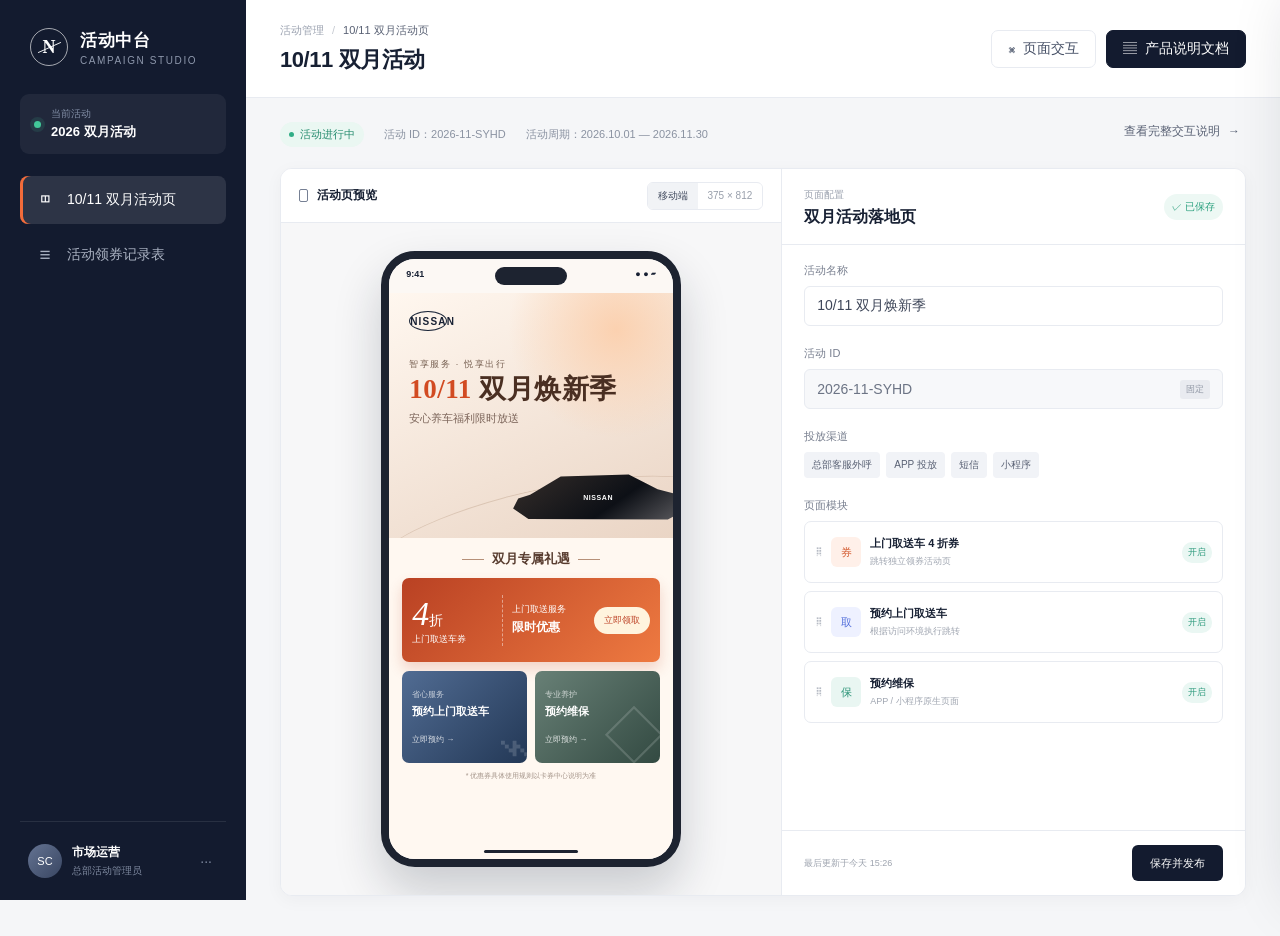
==== double-month-campaign/index.html @ 58f2232c "Add 10/11 double-month campaign prototype" ====
<!doctype html>
<html lang="zh-CN">
<head>
  <meta charset="UTF-8" />
  <meta name="viewport" content="width=device-width, initial-scale=1.0" />
  <meta name="description" content="东风日产 10/11 双月活动运营后台原型" />
  <title>10/11 双月活动 · 运营工作台</title>
  <link rel="stylesheet" href="./style.css" />
</head>
<body>
  <div class="app-shell">
    <aside class="sidebar">
      <div class="brand">
        <div class="brand-mark">N</div>
        <div class="brand-copy">
          <strong>活动中台</strong>
          <span>Campaign Studio</span>
        </div>
      </div>

      <div class="campaign-chip">
        <span class="status-dot"></span>
        <div><small>当前活动</small><strong>2026 双月活动</strong></div>
      </div>

      <nav class="main-nav" aria-label="主菜单">
        <button class="nav-item active" data-page="campaign">
          <span class="nav-icon">◫</span>
          <span>10/11 双月活动页</span>
        </button>
        <button class="nav-item" data-page="records">
          <span class="nav-icon">≡</span>
          <span>活动领券记录表</span>
        </button>
      </nav>

      <div class="sidebar-footer">
        <div class="avatar">SC</div>
        <div><strong>市场运营</strong><span>总部活动管理员</span></div>
        <button aria-label="更多">···</button>
      </div>
    </aside>

    <main class="main-content">
      <header class="topbar">
        <div>
          <div class="breadcrumb"><span>活动管理</span><b>/</b><strong id="breadcrumbTitle">10/11 双月活动页</strong></div>
          <h1 id="pageTitle">10/11 双月活动</h1>
        </div>
        <div class="top-actions" id="topActions">
          <button class="ghost-button" id="interactionButton"><span>⌘</span> 页面交互</button>
          <button class="primary-button" id="documentButton"><span>▤</span> 产品说明文档</button>
        </div>
      </header>

      <section id="campaignPage" class="page active-page">
        <div class="page-meta">
          <div class="meta-left"><span class="live-tag"><i></i> 活动进行中</span><span>活动 ID：2026-11-SYHD</span><span>活动周期：2026.10.01 — 2026.11.30</span></div>
          <button class="text-button" id="previewInteraction">查看完整交互说明 <span>→</span></button>
        </div>

        <div class="campaign-workspace">
          <section class="event-preview">
            <div class="phone-toolbar">
              <div><span class="device-dot"></span><strong>活动页预览</strong></div>
              <div class="viewport-switch"><button class="active">移动端</button><button>375 × 812</button></div>
            </div>
            <div class="phone-stage">
              <div class="phone-frame">
                <div class="phone-status"><span>9:41</span><span>● ● ▰</span></div>
                <div class="mobile-page">
                  <div class="mobile-hero">
                    <div class="mobile-brand">NISSAN</div>
                    <p>智享服务 · 悦享出行</p>
                    <h2><em>10/11</em> 双月焕新季</h2>
                    <div class="hero-subtitle">安心养车福利限时放送</div>
                    <div class="road-line"></div>
                    <div class="car-silhouette">NISSAN</div>
                  </div>
                  <div class="benefit-section">
                    <div class="section-title"><span></span><strong>双月专属礼遇</strong><span></span></div>
                    <button class="coupon-card" id="couponEntry">
                      <div class="coupon-value"><b>4</b><span>折</span><small>上门取送车券</small></div>
                      <div class="coupon-rule">上门取送服务<br><strong>限时优惠</strong></div>
                      <div class="coupon-action">立即领取</div>
                    </button>
                    <div class="service-grid">
                      <button class="service-card pickup" id="pickupEntry"><span class="service-illustration">⌁</span><small>省心服务</small><strong>预约上门取送车</strong><em>立即预约 →</em></button>
                      <button class="service-card maintenance" id="maintenanceEntry"><span class="service-illustration">◇</span><small>专业养护</small><strong>预约维保</strong><em>立即预约 →</em></button>
                    </div>
                    <p class="fine-print">* 优惠券具体使用规则以卡券中心说明为准</p>
                  </div>
                </div>
                <div class="phone-home"></div>
              </div>
            </div>
          </section>

          <aside class="config-panel">
            <div class="panel-heading"><div><span>页面配置</span><h3>双月活动落地页</h3></div><span class="saved-indicator">✓ 已保存</span></div>
            <div class="config-list">
              <div class="config-group"><label>活动名称</label><div class="input-like">10/11 双月焕新季</div></div>
              <div class="config-group"><label>活动 ID</label><div class="input-like disabled">2026-11-SYHD <span>固定</span></div></div>
              <div class="config-group"><label>投放渠道</label><div class="tag-list"><span>总部客服外呼</span><span>APP 投放</span><span>短信</span><span>小程序</span></div></div>
              <div class="config-group"><label>页面模块</label>
                <div class="module-row"><span class="drag">⠿</span><span class="module-icon orange">券</span><div><strong>上门取送车 4 折券</strong><small>跳转独立领券活动页</small></div><i>开启</i></div>
                <div class="module-row"><span class="drag">⠿</span><span class="module-icon blue">取</span><div><strong>预约上门取送车</strong><small>根据访问环境执行跳转</small></div><i>开启</i></div>
                <div class="module-row"><span class="drag">⠿</span><span class="module-icon green">保</span><div><strong>预约维保</strong><small>APP / 小程序原生页面</small></div><i>开启</i></div>
              </div>
            </div>
            <div class="config-footer"><span>最后更新于今天 15:26</span><button id="publishDemo">保存并发布</button></div>
          </aside>
        </div>
      </section>

      <section id="recordsPage" class="page">
        <div class="record-toolbar">
          <div><h2>活动数据概览</h2><p>数据每 10 分钟更新 · 最近更新：今天 15:30</p></div>
          <div class="toolbar-actions"><button class="outline-button">◷ 2026.10.01 — 11.30</button><button class="outline-button" id="exportButton">⇩ 导出数据</button></div>
        </div>

        <div class="stats-grid">
          <article class="stat-card featured"><div class="stat-label"><span>页面浏览数</span><b>PV</b></div><strong>24,862</strong><div class="trend"><i>↑ 18.6%</i><span>较上一周期</span></div></article>
          <article class="stat-card"><div class="stat-label"><span>页面浏览人数</span><b>UV</b></div><strong>18,420</strong><div class="trend"><i>↑ 12.4%</i><span>较上一周期</span></div></article>
          <article class="stat-card"><div class="stat-label"><span>活动引流领券数</span><b>券</b></div><strong>6,284</strong><div class="trend"><i>25.3%</i><span>浏览转化率</span></div></article>
          <article class="stat-card"><div class="stat-label"><span>取送车提交预约数</span><b>取</b></div><strong>1,926</strong><div class="trend"><i>30.7%</i><span>领券转化率</span></div></article>
          <article class="stat-card"><div class="stat-label"><span>维保预约数</span><b>保</b></div><strong>2,315</strong><div class="trend"><i>↑ 8.2%</i><span>较上一周期</span></div></article>
        </div>

        <div class="channel-panel">
          <div class="section-heading"><div><h3>页面浏览数 · 渠道分布</h3><p>各投放渠道带来的页面访问量</p></div><span>总计 24,862 次</span></div>
          <div class="channel-bars">
            <div class="channel-item"><div><span><i class="channel-color c1"></i>总部客服外呼</span><strong>8,704 <small>35%</small></strong></div><div class="bar"><i style="width:35%"></i></div></div>
            <div class="channel-item"><div><span><i class="channel-color c2"></i>APP 投放</span><strong>7,956 <small>32%</small></strong></div><div class="bar"><i style="width:32%"></i></div></div>
            <div class="channel-item"><div><span><i class="channel-color c3"></i>短信</span><strong>5,221 <small>21%</small></strong></div><div class="bar"><i style="width:21%"></i></div></div>
            <div class="channel-item"><div><span><i class="channel-color c4"></i>小程序</span><strong>2,981 <small>12%</small></strong></div><div class="bar"><i style="width:12%"></i></div></div>
          </div>
        </div>

        <div class="records-panel">
          <div class="section-heading records-heading"><div><h3>领券明细</h3><p>共 6,284 条活动领券记录</p></div><div class="record-filters"><button class="filter-button">全部状态⌄</button><label class="search-box">⌕<input id="recordSearch" placeholder="搜索 oneID / 卡券 ID" /></label></div></div>
          <div class="table-wrap">
            <table>
              <thead><tr><th>活动 ID</th><th>oneID</th><th>卡券 ID</th><th>参与活动时间</th><th>领取卡券时间</th><th>核销时间</th><th>状态</th></tr></thead>
              <tbody id="recordTableBody"></tbody>
            </table>
          </div>
          <div class="pagination"><span>共 6,284 条</span><div><button disabled>‹</button><button class="active">1</button><button>2</button><button>3</button><span>···</span><button>629</button><button>›</button></div></div>
        </div>
      </section>

      <section id="interactionPage" class="page">
        <div class="interaction-intro"><button class="back-link" id="backToCampaign">← 返回活动页</button><div><span class="eyebrow">INTERACTION SPEC</span><h2>页面交互说明</h2><p>选择访问环境并点击下方交互节点，右侧将呈现用户实际看到的页面或提示。</p></div></div>
        <div class="interaction-layout">
          <section class="flow-panel">
            <div class="environment-picker"><span>模拟访问环境</span><div><button data-env="app" class="active">东风日产 APP</button><button data-env="mini">微信小程序</button><button data-env="web">其他环境</button></div></div>
            <div class="flow-title"><span>活动页面</span><i></i><span>目标页面</span></div>
            <div class="flow-list">
              <button class="flow-card active" data-flow="coupon"><span class="flow-index orange">01</span><div><strong>领取上门取送车 4 折券</strong><p>跳转至独立领券活动页，领取后进入卡券中心</p></div><em>→</em></button>
              <button class="flow-card" data-flow="pickup"><span class="flow-index blue">02</span><div><strong>预约上门取送车</strong><p id="pickupFlowDesc">APP 内跳转上门取送车预约页面</p></div><em>→</em></button>
              <button class="flow-card" data-flow="maintenance"><span class="flow-index green">03</span><div><strong>预约维保</strong><p id="maintenanceFlowDesc">APP 内跳转预约维保页面</p></div><em>→</em></button>
            </div>
            <div class="logic-note"><span>i</span><p><strong>环境判断规则</strong>页面载入时通过 UA 与 JS Bridge 判断访问环境；按钮点击埋点成功后，再执行原生路由或展示引导弹窗。</p></div>
          </section>
          <section class="result-panel">
            <div class="result-header"><div><span class="status-dot"></span><strong id="resultTitle">4 折券独立领券页</strong></div><span id="resultEnv">东风日产 APP</span></div>
            <div class="result-stage">
              <div class="result-phone">
                <div class="phone-status dark"><span>9:41</span><span>● ● ▰</span></div>
                <div id="resultContent" class="result-content"></div>
                <div class="phone-home dark-home"></div>
              </div>
            </div>
            <div class="result-caption" id="resultCaption"><span>跳转方式</span><strong>H5 路由 · /coupon/pickup-40off</strong></div>
          </section>
        </div>
      </section>
    </main>
  </div>

  <div class="drawer-overlay" id="drawerOverlay"></div>
  <aside class="document-drawer" id="documentDrawer" aria-hidden="true">
    <div class="drawer-header"><div><span>PRODUCT SPEC</span><h2>10/11 双月活动产品说明</h2></div><button id="closeDrawer" aria-label="关闭">×</button></div>
    <div class="drawer-body">
      <div class="doc-meta"><span>版本 V1.0</span><span>最后更新 2026.09.18</span><span class="reviewed">✓ 已评审</span></div>
      <nav class="doc-toc"><a href="#doc-bg">项目背景</a><a href="#doc-goal">产品目标</a><a href="#doc-rule">活动规则</a><a href="#doc-data">数据口径</a><a href="#doc-event">埋点说明</a></nav>
      <article class="doc-content">
        <section id="doc-bg"><h3><span>01</span> 项目背景</h3><p>面向东风日产车主开展 10/11 双月售后服务活动，通过多渠道触达，为用户提供上门取送车与预约维保服务，提升售后预约转化。</p></section>
        <section id="doc-goal"><h3><span>02</span> 产品目标</h3><div class="goal-grid"><div><strong>提升触达</strong><p>统一承接外呼、APP、短信与小程序流量</p></div><div><strong>促进转化</strong><p>以 4 折服务券降低预约决策门槛</p></div><div><strong>完整归因</strong><p>贯通访问、领券、预约、核销数据</p></div></div></section>
        <section id="doc-rule"><h3><span>03</span> 活动规则</h3><ol><li><b>活动时间</b><p>2026 年 10 月 1 日 00:00 至 11 月 30 日 23:59。</p></li><li><b>参与用户</b><p>已完成 oneID 登录且绑定东风日产车辆的用户。</p></li><li><b>优惠内容</b><p>每位用户限领 1 张上门取送车 4 折券，券的有效期与适用门店以卡券中心为准。</p></li><li><b>预约入口</b><p>APP 内调用原生预约页，小程序内进入小程序预约页，其他环境引导下载或打开 APP。</p></li></ol></section>
        <section id="doc-data"><h3><span>04</span> 数据口径</h3><table class="doc-table"><tr><th>指标</th><th>统计口径</th></tr><tr><td>页面浏览数</td><td>活动页面曝光事件总次数（PV），按 source_channel 区分渠道</td></tr><tr><td>页面浏览人数</td><td>活动页面曝光事件按 oneID 去重（UV）</td></tr><tr><td>活动引流领券数</td><td>由本活动进入独立领券页并领取成功的卡券数</td></tr><tr><td>取送车提交预约数</td><td>来源为本活动且提交成功的上门取送车订单数</td></tr><tr><td>维保预约数</td><td>来源为本活动且提交成功的维保预约单数</td></tr></table></section>
        <section id="doc-event"><h3><span>05</span> 核心埋点</h3><div class="event-code"><code>syhd_page_view</code><span>活动页浏览</span></div><div class="event-code"><code>syhd_coupon_click</code><span>4 折券入口点击</span></div><div class="event-code"><code>syhd_pickup_submit</code><span>取送车预约提交</span></div><div class="event-code"><code>syhd_maintenance_submit</code><span>维保预约提交</span></div></section>
      </article>
    </div>
  </aside>

  <div class="modal-overlay" id="modalOverlay">
    <div class="route-modal" id="routeModal"><button class="modal-close" id="modalClose">×</button><div id="modalBody"></div></div>
  </div>
  <div class="toast" id="toast"><span>✓</span><p><strong>发布成功</strong><small>活动配置已同步至线上环境</small></p></div>

  <script src="./app.js"></script>
</body>
</html>
---- double-month-campaign/style.css ----
:root{--navy:#131b2f;--navy-2:#1b263f;--orange:#f26b3a;--orange-soft:#fff1eb;--blue:#5574ee;--green:#28a782;--text:#172033;--muted:#7c8598;--line:#e8ebf1;--bg:#f5f6f8;--white:#fff;--shadow:0 12px 32px rgba(23,32,51,.08)}
*{box-sizing:border-box}html{scroll-behavior:smooth}body{margin:0;font-family:-apple-system,BlinkMacSystemFont,"Segoe UI","PingFang SC","Microsoft YaHei",sans-serif;color:var(--text);background:var(--bg);font-size:14px}button,input{font:inherit}button{cursor:pointer}.app-shell{display:flex;min-height:100vh}.sidebar{position:fixed;inset:0 auto 0 0;width:246px;background:var(--navy);color:white;padding:28px 20px 22px;display:flex;flex-direction:column;z-index:20}.brand{display:flex;align-items:center;gap:12px;padding:0 10px 28px}.brand-mark{height:38px;width:38px;display:grid;place-items:center;border:1px solid rgba(255,255,255,.62);border-radius:50%;font:700 18px Georgia;position:relative}.brand-mark:after{content:"";position:absolute;width:25px;height:1px;background:white;transform:rotate(-24deg)}.brand-copy{display:flex;flex-direction:column;gap:3px}.brand-copy strong{font-size:17px;letter-spacing:.04em}.brand-copy span{font-size:10px;letter-spacing:.16em;color:#8e98ac;text-transform:uppercase}.campaign-chip{margin:0 0 22px;padding:13px 14px;border-radius:9px;background:rgba(255,255,255,.06);display:flex;align-items:center;gap:10px}.status-dot{display:inline-block;width:7px;height:7px;border-radius:50%;background:#42c899;box-shadow:0 0 0 4px rgba(66,200,153,.12)}.campaign-chip div{display:flex;flex-direction:column;gap:2px}.campaign-chip small{color:#818da5;font-size:10px}.campaign-chip strong{font-size:13px}.main-nav{display:flex;flex-direction:column;gap:7px}.nav-item{border:0;color:#aab2c2;background:transparent;border-radius:8px;padding:13px 15px;display:flex;align-items:center;gap:12px;text-align:left;transition:.2s}.nav-item:hover{color:white;background:rgba(255,255,255,.05)}.nav-item.active{color:white;background:rgba(255,255,255,.11);box-shadow:inset 3px 0 0 var(--orange)}.nav-icon{font-size:19px;width:20px;text-align:center}.sidebar-footer{margin-top:auto;border-top:1px solid rgba(255,255,255,.09);padding:22px 8px 0;display:flex;align-items:center;gap:10px}.avatar{width:34px;height:34px;border-radius:50%;background:linear-gradient(135deg,#647392,#394662);display:grid;place-items:center;font-size:11px}.sidebar-footer>div:nth-child(2){display:flex;flex-direction:column;flex:1}.sidebar-footer strong{font-size:12px}.sidebar-footer span{font-size:10px;color:#7e899f;margin-top:3px}.sidebar-footer button{border:0;background:none;color:#7e899f}.main-content{margin-left:246px;min-height:100vh;width:calc(100% - 246px)}.topbar{height:98px;padding:22px 34px;border-bottom:1px solid var(--line);background:rgba(255,255,255,.94);display:flex;align-items:center;justify-content:space-between;position:sticky;top:0;z-index:15;backdrop-filter:blur(14px)}.breadcrumb{font-size:11px;color:#9ba2b0;display:flex;gap:8px;align-items:center}.breadcrumb b{font-weight:400;color:#c5c9d1}.breadcrumb strong{font-weight:500;color:#596174}.topbar h1{font-size:22px;margin:7px 0 0;letter-spacing:-.02em}.top-actions{display:flex;gap:10px}.primary-button,.ghost-button,.outline-button{height:38px;border-radius:7px;padding:0 16px;border:1px solid var(--line);background:white;color:#465066;display:flex;align-items:center;gap:8px}.primary-button{background:var(--navy);color:white;border-color:var(--navy)}.primary-button:hover{background:#232e47}.ghost-button:hover,.outline-button:hover{border-color:#bfc5d0;background:#fafafa}.page{display:none;padding:24px 34px 40px}.active-page{display:block}.page-meta{height:46px;display:flex;align-items:flex-start;justify-content:space-between;color:#8a92a1;font-size:11px}.meta-left{display:flex;gap:20px;align-items:center}.live-tag{color:#268c6f;background:#eaf7f2;padding:5px 9px;border-radius:20px;display:flex;align-items:center;gap:6px}.live-tag i{width:5px;height:5px;border-radius:50%;background:#31ad86}.text-button{border:0;background:none;color:#596174;font-size:12px}.text-button span{margin-left:5px}.campaign-workspace{display:grid;grid-template-columns:minmax(470px,1.04fr) minmax(390px,.96fr);min-height:710px;background:white;border:1px solid var(--line);border-radius:12px;overflow:hidden;box-shadow:0 4px 18px rgba(23,32,51,.04)}.event-preview{border-right:1px solid var(--line);background:#f7f7f8}.phone-toolbar{height:54px;background:white;border-bottom:1px solid var(--line);display:flex;align-items:center;justify-content:space-between;padding:0 18px}.phone-toolbar>div{display:flex;align-items:center;gap:9px;font-size:12px}.device-dot{width:9px;height:13px;border:1px solid #768094;border-radius:2px}.viewport-switch{border:1px solid var(--line);border-radius:6px;overflow:hidden;gap:0!important}.viewport-switch button{border:0;background:white;color:#989fab;padding:6px 10px;font-size:10px}.viewport-switch button.active{background:#f1f3f6;color:#434c60}.phone-stage{min-height:656px;display:grid;place-items:center;padding:28px}.phone-frame{width:300px;height:616px;border:8px solid #1d2330;background:white;border-radius:34px;box-shadow:0 24px 48px rgba(21,29,46,.2);overflow:hidden;position:relative}.phone-frame:before,.result-phone:before{content:"";position:absolute;top:8px;left:50%;transform:translateX(-50%);width:72px;height:18px;border-radius:12px;background:#1d2330;z-index:5}.phone-status{height:34px;padding:10px 17px 0;display:flex;justify-content:space-between;font-size:9px;font-weight:600;background:#fcf8f4;position:relative;z-index:2}.mobile-page{height:calc(100% - 34px);overflow:hidden;background:#fff8f1}.mobile-hero{height:245px;background:radial-gradient(circle at 80% 15%,#fbd1b0 0,transparent 35%),linear-gradient(155deg,#fff7ef,#ead5c5);padding:18px 20px;position:relative;overflow:hidden}.mobile-brand{font:700 10px Arial;letter-spacing:.12em;border:1px solid #1d283b;border-radius:50%;display:grid;place-items:center;width:38px;height:20px}.mobile-hero p{font-size:9px;letter-spacing:.18em;color:#776052;margin:27px 0 4px}.mobile-hero h2{font-family:Georgia,"Songti SC";font-size:27px;line-height:1.05;margin:0;color:#4a2f22;letter-spacing:.02em}.mobile-hero h2 em{font-style:normal;color:#d24b22}.hero-subtitle{font-size:11px;margin-top:8px;color:#7d665b}.road-line{position:absolute;width:370px;height:100px;border-top:1px solid rgba(142,99,71,.22);border-radius:50%;transform:rotate(-12deg);left:-25px;top:195px}.car-silhouette{position:absolute;right:-10px;bottom:13px;width:170px;height:55px;background:linear-gradient(145deg,#372f2b,#0d1016 60%,#626165);clip-path:polygon(10% 45%,28% 12%,68% 8%,85% 35%,95% 43%,100% 75%,91% 90%,9% 89%,0 70%,3% 52%);color:white;font:bold 7px Arial;display:grid;place-items:center;letter-spacing:.08em;filter:drop-shadow(0 12px 9px rgba(0,0,0,.25))}.benefit-section{background:#fff8f1;padding:12px 13px}.section-title{display:flex;align-items:center;justify-content:center;gap:8px;color:#583c2f;font-family:Georgia,"Songti SC";font-size:13px;margin-bottom:10px}.section-title span{width:22px;height:1px;background:#b69078}.coupon-card{width:100%;height:84px;border:0;border-radius:7px;background:linear-gradient(135deg,#b94123,#ee7a41);color:white;padding:10px;display:grid;grid-template-columns:1fr 1fr 56px;align-items:center;text-align:left;box-shadow:0 7px 14px rgba(190,66,33,.2)}.coupon-value{border-right:1px dashed rgba(255,255,255,.45)}.coupon-value b{font:italic 34px Georgia}.coupon-value>span{font-size:14px}.coupon-value small{display:block;font-size:9px}.coupon-rule{font-size:9px;padding-left:9px;line-height:1.8}.coupon-rule strong{font-size:12px}.coupon-action{background:#fff4de;color:#bd4327;font-size:9px;text-align:center;padding:7px 5px;border-radius:20px}.service-grid{display:grid;grid-template-columns:1fr 1fr;gap:8px;margin-top:9px}.service-card{height:92px;border:0;border-radius:7px;color:white;text-align:left;padding:10px;position:relative;overflow:hidden}.service-card.pickup{background:linear-gradient(135deg,#516c93,#233856)}.service-card.maintenance{background:linear-gradient(135deg,#688076,#334a42)}.service-card small,.service-card strong,.service-card em{display:block;position:relative;z-index:2}.service-card small{font-size:8px;opacity:.7}.service-card strong{font-size:11px;margin-top:4px}.service-card em{font-size:8px;font-style:normal;margin-top:15px;opacity:.82}.service-illustration{position:absolute;font-size:62px;right:-5px;bottom:-15px;opacity:.16}.fine-print{font-size:7px;color:#a39388;text-align:center;margin:8px 0}.phone-home{position:absolute;bottom:6px;width:94px;height:3px;background:#1d2330;border-radius:3px;left:50%;transform:translateX(-50%);z-index:5}.config-panel{display:flex;flex-direction:column;background:white}.panel-heading{height:76px;padding:17px 22px;border-bottom:1px solid var(--line);display:flex;align-items:center;justify-content:space-between}.panel-heading span{font-size:10px;color:#9aa1ae}.panel-heading h3{font-size:16px;margin:5px 0 0}.saved-indicator{color:#2ca17f!important;background:#edf8f4;padding:6px 8px;border-radius:20px}.config-list{padding:18px 22px;overflow:auto;max-height:575px}.config-group{margin-bottom:20px}.config-group>label{font-size:11px;color:#787f8f;display:block;margin-bottom:8px}.input-like{border:1px solid var(--line);height:40px;border-radius:6px;padding:0 12px;display:flex;align-items:center;justify-content:space-between;color:#3e4659}.input-like.disabled{background:#f7f8fa;color:#6c7485}.input-like span{font-size:9px;background:#e9ebf0;color:#9198a5;padding:3px 6px;border-radius:3px}.tag-list{display:flex;gap:6px;flex-wrap:wrap}.tag-list span{background:#f1f3f7;color:#596174;font-size:10px;padding:6px 8px;border-radius:4px}.module-row{height:62px;border:1px solid var(--line);border-radius:7px;margin-bottom:8px;display:flex;align-items:center;padding:9px 10px;gap:9px}.drag{color:#b6bbc4}.module-icon{width:30px;height:30px;border-radius:6px;display:grid;place-items:center;font-size:11px}.module-icon.orange{color:#d45d33;background:#fff0e9}.module-icon.blue{color:#5772dc;background:#eef1ff}.module-icon.green{color:#279174;background:#e9f6f2}.module-row div{display:flex;flex-direction:column;gap:4px;flex:1}.module-row strong{font-size:11px}.module-row small{font-size:9px;color:#a0a6b1}.module-row i{font-style:normal;font-size:9px;color:#29987a;background:#eaf7f3;border-radius:10px;padding:4px 6px}.config-footer{margin-top:auto;height:65px;border-top:1px solid var(--line);padding:12px 22px;display:flex;align-items:center;justify-content:space-between}.config-footer span{font-size:9px;color:#9da3ae}.config-footer button{border:0;background:var(--navy);color:white;border-radius:6px;height:36px;padding:0 18px;font-size:11px}
.record-toolbar{display:flex;justify-content:space-between;align-items:center;margin-bottom:18px}.record-toolbar h2{font-size:18px;margin:0 0 5px}.record-toolbar p,.section-heading p{font-size:10px;color:#979eab;margin:0}.toolbar-actions{display:flex;gap:8px}.outline-button{height:35px;font-size:11px}.stats-grid{display:grid;grid-template-columns:repeat(5,1fr);gap:12px;margin-bottom:16px}.stat-card{background:white;border:1px solid var(--line);border-radius:10px;padding:17px 17px 15px;min-width:0}.stat-card.featured{background:linear-gradient(135deg,#18223a,#26334f);color:white;border-color:transparent}.stat-label{display:flex;align-items:center;justify-content:space-between;font-size:11px;color:#7f8796}.featured .stat-label{color:#b9c1d1}.stat-label b{font-size:8px;padding:5px;border-radius:4px;background:#f1f3f7;color:#8790a1}.featured .stat-label b{background:rgba(255,255,255,.1);color:white}.stat-card>strong{display:block;font-size:25px;margin:15px 0 12px;letter-spacing:-.03em}.trend{display:flex;gap:7px;font-size:9px;color:#a3a9b4}.trend i{font-style:normal;color:#2da282}.featured .trend i{color:#62d8ad}.channel-panel,.records-panel{background:white;border:1px solid var(--line);border-radius:10px;margin-bottom:16px}.section-heading{display:flex;justify-content:space-between;align-items:center;padding:16px 20px;border-bottom:1px solid var(--line)}.section-heading h3{font-size:14px;margin:0 0 4px}.section-heading>span{font-size:10px;color:#8f96a4}.channel-bars{display:grid;grid-template-columns:repeat(4,1fr);gap:22px;padding:18px 20px 21px}.channel-item>div:first-child{display:flex;justify-content:space-between;align-items:center;font-size:10px}.channel-item strong{font-size:12px}.channel-item small{font-weight:400;color:#9aa1ae;margin-left:4px}.channel-color{display:inline-block;width:7px;height:7px;border-radius:2px;margin-right:6px}.c1{background:#ed6b3d}.c2{background:#586fd8}.c3{background:#e9b747}.c4{background:#3aae8d}.bar{height:4px;border-radius:3px;background:#eef0f4;margin-top:10px;overflow:hidden}.bar i{display:block;height:100%;background:var(--orange);border-radius:3px}.channel-item:nth-child(2) .bar i{background:#586fd8}.channel-item:nth-child(3) .bar i{background:#e9b747}.channel-item:nth-child(4) .bar i{background:#3aae8d}.records-heading{padding:15px 20px}.record-filters{display:flex;gap:8px}.filter-button,.search-box{height:34px;border:1px solid var(--line);background:white;border-radius:6px;padding:0 11px;color:#6b7383;font-size:10px}.search-box{display:flex;align-items:center;gap:6px;width:200px}.search-box input{border:0;outline:0;width:100%;font-size:10px}.table-wrap{overflow-x:auto}table{border-collapse:collapse;width:100%}th{text-align:left;background:#fafbfc;color:#848c9b;font-size:9px;font-weight:500;padding:11px 15px;white-space:nowrap}td{padding:13px 15px;border-top:1px solid #f0f1f4;font-size:10px;color:#566074;white-space:nowrap}td:first-child{color:#353e51}.status-pill{padding:4px 7px;border-radius:10px;font-size:8px}.status-pill.used{background:#e9f7f2;color:#258d70}.status-pill.claimed{background:#fff3e7;color:#c26b27}.status-pill.pending{background:#f0f2f5;color:#818a99}.empty-row td{text-align:center;color:#9aa1ae;padding:35px}.pagination{padding:13px 18px;border-top:1px solid var(--line);display:flex;justify-content:space-between;align-items:center;color:#969daa;font-size:9px}.pagination div{display:flex;gap:5px;align-items:center}.pagination button{width:25px;height:25px;border:1px solid var(--line);background:white;border-radius:4px;font-size:9px}.pagination button.active{background:var(--navy);color:white;border-color:var(--navy)}
.interaction-intro{display:flex;gap:24px;align-items:flex-start;margin-bottom:22px}.back-link{border:0;background:white;border:1px solid var(--line);border-radius:7px;padding:9px 12px;color:#5b6475}.eyebrow{font-size:9px;color:var(--orange);letter-spacing:.14em;font-weight:700}.interaction-intro h2{font-size:22px;margin:5px 0 6px}.interaction-intro p{font-size:11px;color:#858d9c;margin:0}.interaction-layout{display:grid;grid-template-columns:minmax(500px,1fr) 410px;gap:16px}.flow-panel,.result-panel{background:white;border:1px solid var(--line);border-radius:11px;overflow:hidden}.environment-picker{height:70px;border-bottom:1px solid var(--line);display:flex;align-items:center;justify-content:space-between;padding:0 22px}.environment-picker>span{font-size:11px;font-weight:600}.environment-picker>div{display:flex;background:#f1f3f6;padding:3px;border-radius:7px}.environment-picker button{border:0;background:transparent;color:#8b93a1;border-radius:5px;padding:7px 11px;font-size:10px}.environment-picker button.active{background:white;color:#283146;box-shadow:0 2px 7px rgba(20,30,50,.09)}.flow-title{display:grid;grid-template-columns:1fr 90px 1fr;align-items:center;color:#9aa1ad;font-size:9px;text-transform:uppercase;letter-spacing:.12em;padding:22px 28px 12px}.flow-title i{height:1px;background:#dfe3e9}.flow-title span:last-child{text-align:right}.flow-list{padding:0 22px}.flow-card{width:100%;border:1px solid var(--line);border-radius:9px;background:white;display:flex;align-items:center;gap:13px;padding:14px;text-align:left;margin-bottom:10px;transition:.2s}.flow-card:hover,.flow-card.active{border-color:#aab5cf;box-shadow:0 7px 18px rgba(27,38,63,.08);transform:translateY(-1px)}.flow-index{width:34px;height:34px;border-radius:7px;display:grid;place-items:center;font:700 10px monospace}.flow-index.orange{background:#fff0e9;color:#d65c31}.flow-index.blue{background:#edf1ff;color:#5570db}.flow-index.green{background:#e9f6f2;color:#279376}.flow-card div{flex:1}.flow-card strong{font-size:11px}.flow-card p{font-size:9px;color:#9299a7;margin:5px 0 0}.flow-card em{font-style:normal;font-size:19px;color:#a1a8b4}.logic-note{margin:18px 22px 24px;background:#f6f7f9;border-radius:8px;padding:12px 14px;display:flex;gap:10px}.logic-note>span{width:17px;height:17px;border-radius:50%;background:#778399;color:white;display:grid;place-items:center;font:italic 10px Georgia}.logic-note p{font-size:9px;line-height:1.55;color:#818998;margin:0}.logic-note strong{display:block;color:#50596c;font-size:10px;margin-bottom:2px}.result-header{height:58px;border-bottom:1px solid var(--line);display:flex;align-items:center;justify-content:space-between;padding:0 18px}.result-header div{display:flex;align-items:center;gap:9px;font-size:11px}.result-header>span{font-size:9px;color:#8c94a2;background:#f1f3f6;border-radius:12px;padding:5px 8px}.result-stage{background:#eceef2;padding:22px;display:grid;place-items:center;min-height:548px}.result-phone{width:262px;height:520px;background:white;border:7px solid #202633;border-radius:29px;overflow:hidden;position:relative;box-shadow:0 17px 35px rgba(23,32,51,.22)}.phone-status.dark{background:white}.result-content{height:calc(100% - 34px);overflow:hidden;background:white}.result-caption{height:55px;padding:0 18px;display:flex;align-items:center;justify-content:space-between}.result-caption span{font-size:9px;color:#969da9}.result-caption strong{font-size:9px;color:#556076;font-family:monospace}.coupon-result{height:100%;background:linear-gradient(160deg,#6c1e16,#c34825 45%,#7f2519);color:#fff;padding:28px 15px 15px;text-align:center;position:relative}.coupon-result:before{content:"";position:absolute;inset:0;background:radial-gradient(circle at 80% 10%,rgba(255,221,170,.28),transparent 30%)}.coupon-result>*{position:relative}.coupon-result .mini-brand{font-size:8px;letter-spacing:.2em}.coupon-result h3{font:24px Georgia,"Songti SC";margin:25px 0 4px}.coupon-result h3 b{color:#ffd69c}.coupon-result>p{font-size:9px;opacity:.72}.big-coupon{margin:28px auto 16px;width:205px;height:126px;background:#fff8e9;color:#78271b;border-radius:9px;box-shadow:0 9px 20px rgba(52,12,6,.25);display:flex;align-items:center;justify-content:center;flex-direction:column}.big-coupon strong{font:italic 39px Georgia;color:#cf4929}.big-coupon strong small{font:14px sans-serif}.big-coupon span{font-size:10px;margin-top:3px}.coupon-result button{border:0;background:#f5c789;color:#713022;border-radius:20px;padding:10px 45px;font-weight:700;font-size:10px}.coupon-result .terms{font-size:7px;margin-top:13px;opacity:.55}.screen-image{width:100%;height:100%;object-fit:cover;object-position:top}.web-dialog-screen{height:100%;background:url('./assets/pickup-app.png') center top/cover no-repeat;position:relative}.web-dialog-screen:after{content:"";position:absolute;inset:0;background:rgba(19,27,47,.52)}.web-dialog{position:absolute;z-index:2;left:12px;right:12px;top:145px;background:white;border-radius:9px;overflow:hidden;text-align:center;box-shadow:0 12px 35px rgba(0,0,0,.28)}.web-dialog p{font-size:13px;line-height:1.6;padding:20px 17px;margin:0}.web-dialog div{border-top:1px solid #eee;display:grid;grid-template-columns:1fr 1fr}.web-dialog button{height:40px;border:0;background:white}.web-dialog button:last-child{border-left:1px solid #eee;color:#667590}.dark-home{background:#1d2330}.document-drawer{position:fixed;right:0;top:0;height:100vh;width:min(720px,92vw);background:white;z-index:51;transform:translateX(105%);transition:.3s ease;box-shadow:-20px 0 60px rgba(15,23,40,.16);display:flex;flex-direction:column}.document-drawer.open{transform:translateX(0)}.drawer-overlay{position:fixed;inset:0;background:rgba(18,25,40,.42);z-index:50;opacity:0;pointer-events:none;transition:.25s}.drawer-overlay.open{opacity:1;pointer-events:auto}.drawer-header{height:92px;border-bottom:1px solid var(--line);padding:18px 25px;display:flex;justify-content:space-between;align-items:center}.drawer-header span{font-size:8px;letter-spacing:.15em;color:var(--orange);font-weight:700}.drawer-header h2{font-size:19px;margin:5px 0 0}.drawer-header button,.modal-close{border:0;background:#f0f2f5;color:#667083;width:32px;height:32px;border-radius:50%;font-size:20px}.drawer-body{overflow:auto;padding:0 28px 50px}.doc-meta{display:flex;gap:12px;padding:15px 0;color:#959ca9;font-size:9px}.doc-meta .reviewed{color:#288e72}.doc-toc{position:sticky;top:0;background:white;z-index:2;border-bottom:1px solid var(--line);padding:11px 0;display:flex;gap:22px}.doc-toc a{color:#7e8695;text-decoration:none;font-size:10px}.doc-toc a:hover{color:var(--orange)}.doc-content section{padding:25px 0;border-bottom:1px solid var(--line)}.doc-content h3{font-size:14px;margin:0 0 14px;display:flex;align-items:center;gap:10px}.doc-content h3 span{font:700 9px monospace;color:var(--orange);background:var(--orange-soft);padding:5px;border-radius:4px}.doc-content p{color:#687184;font-size:11px;line-height:1.8}.goal-grid{display:grid;grid-template-columns:repeat(3,1fr);gap:9px}.goal-grid div{background:#f7f8fa;padding:13px;border-radius:7px}.goal-grid strong{font-size:11px}.goal-grid p{font-size:9px;line-height:1.5;margin:5px 0 0}.doc-content ol{padding-left:19px}.doc-content li{padding-left:5px;margin-bottom:13px;font-size:11px}.doc-content li p{margin:3px 0 0}.doc-table{border:1px solid var(--line)}.doc-table th,.doc-table td{font-size:9px;white-space:normal;line-height:1.5}.event-code{display:flex;align-items:center;border:1px solid var(--line);border-radius:6px;padding:10px 12px;margin-bottom:7px}.event-code code{font-size:10px;color:#d15c33;flex:1}.event-code span{font-size:9px;color:#858d9b}.modal-overlay{position:fixed;inset:0;background:rgba(16,23,39,.53);z-index:60;display:grid;place-items:center;opacity:0;pointer-events:none;transition:.2s}.modal-overlay.open{opacity:1;pointer-events:auto}.route-modal{width:min(460px,90vw);background:white;border-radius:13px;position:relative;overflow:hidden;box-shadow:0 25px 70px rgba(0,0,0,.25)}.modal-close{position:absolute;right:12px;top:12px;z-index:3}.modal-preview{padding:25px}.modal-preview h3{margin:0 0 8px}.modal-preview p{color:#7d8595;font-size:11px;line-height:1.6}.modal-preview img{display:block;max-height:520px;max-width:100%;margin:18px auto 0;border-radius:12px;box-shadow:0 9px 25px rgba(20,30,50,.15)}.toast{position:fixed;right:25px;bottom:25px;background:#172033;color:white;border-radius:10px;padding:13px 17px;display:flex;align-items:center;gap:11px;z-index:80;box-shadow:0 14px 35px rgba(20,30,50,.25);transform:translateY(120px);opacity:0;transition:.3s}.toast.show{transform:translateY(0);opacity:1}.toast>span{width:25px;height:25px;background:#2baa84;border-radius:50%;display:grid;place-items:center}.toast p{margin:0;display:flex;flex-direction:column}.toast strong{font-size:11px}.toast small{font-size:9px;color:#aeb7c7;margin-top:3px}
@media(max-width:1120px){.stats-grid{grid-template-columns:repeat(3,1fr)}.interaction-layout{grid-template-columns:1fr 370px}.channel-bars{grid-template-columns:repeat(2,1fr)}.campaign-workspace{grid-template-columns:1fr 420px}}@media(max-width:900px){.sidebar{width:76px;padding:25px 12px}.brand-copy,.campaign-chip div,.nav-item span:last-child,.sidebar-footer>div:nth-child(2),.sidebar-footer button{display:none}.brand{padding:0 7px 26px}.campaign-chip{justify-content:center;padding:13px}.nav-item{justify-content:center;padding:13px}.main-content{margin-left:76px;width:calc(100% - 76px)}.campaign-workspace{grid-template-columns:1fr}.config-panel{display:none}.event-preview{border-right:0}.interaction-layout{grid-template-columns:1fr}.result-panel{max-width:520px}.stats-grid{grid-template-columns:repeat(2,1fr)}}@media(max-width:650px){.sidebar{position:fixed;top:auto;bottom:0;right:0;width:100%;height:65px;flex-direction:row;padding:7px 12px;z-index:40}.brand,.campaign-chip,.sidebar-footer{display:none}.main-nav{width:100%;flex-direction:row}.nav-item{flex:1;flex-direction:column;gap:2px;padding:5px}.nav-item span:last-child{display:block;font-size:9px}.nav-item.active{box-shadow:inset 0 3px 0 var(--orange)}.main-content{margin:0 0 65px;width:100%}.topbar{height:80px;padding:17px 18px}.topbar h1{font-size:18px}.breadcrumb{display:none}.top-actions button{width:38px;padding:0;justify-content:center}.top-actions button span{display:block}.top-actions button{font-size:0}.page{padding:16px}.page-meta{height:auto;margin-bottom:14px}.meta-left span:not(:first-child){display:none}.campaign-workspace{min-height:auto}.phone-stage{padding:18px}.phone-frame{width:300px;max-width:92vw}.record-toolbar{align-items:flex-start;gap:10px}.toolbar-actions button:first-child{display:none}.stats-grid{grid-template-columns:1fr 1fr;gap:8px}.stat-card{padding:13px}.stat-card>strong{font-size:21px}.channel-bars{grid-template-columns:1fr}.records-heading{align-items:flex-start;gap:10px}.search-box{width:150px}.interaction-intro{display:block}.back-link{margin-bottom:14px}.environment-picker{height:auto;padding:15px;display:block}.environment-picker>span{display:block;margin-bottom:9px}.interaction-layout{display:block}.result-panel{margin-top:14px}.flow-title{display:none}.flow-list{padding-top:16px}.goal-grid{grid-template-columns:1fr}.document-drawer{width:100%}.doc-toc{overflow-x:auto}.meta-left{gap:6px}.page-meta .text-button{display:none}}
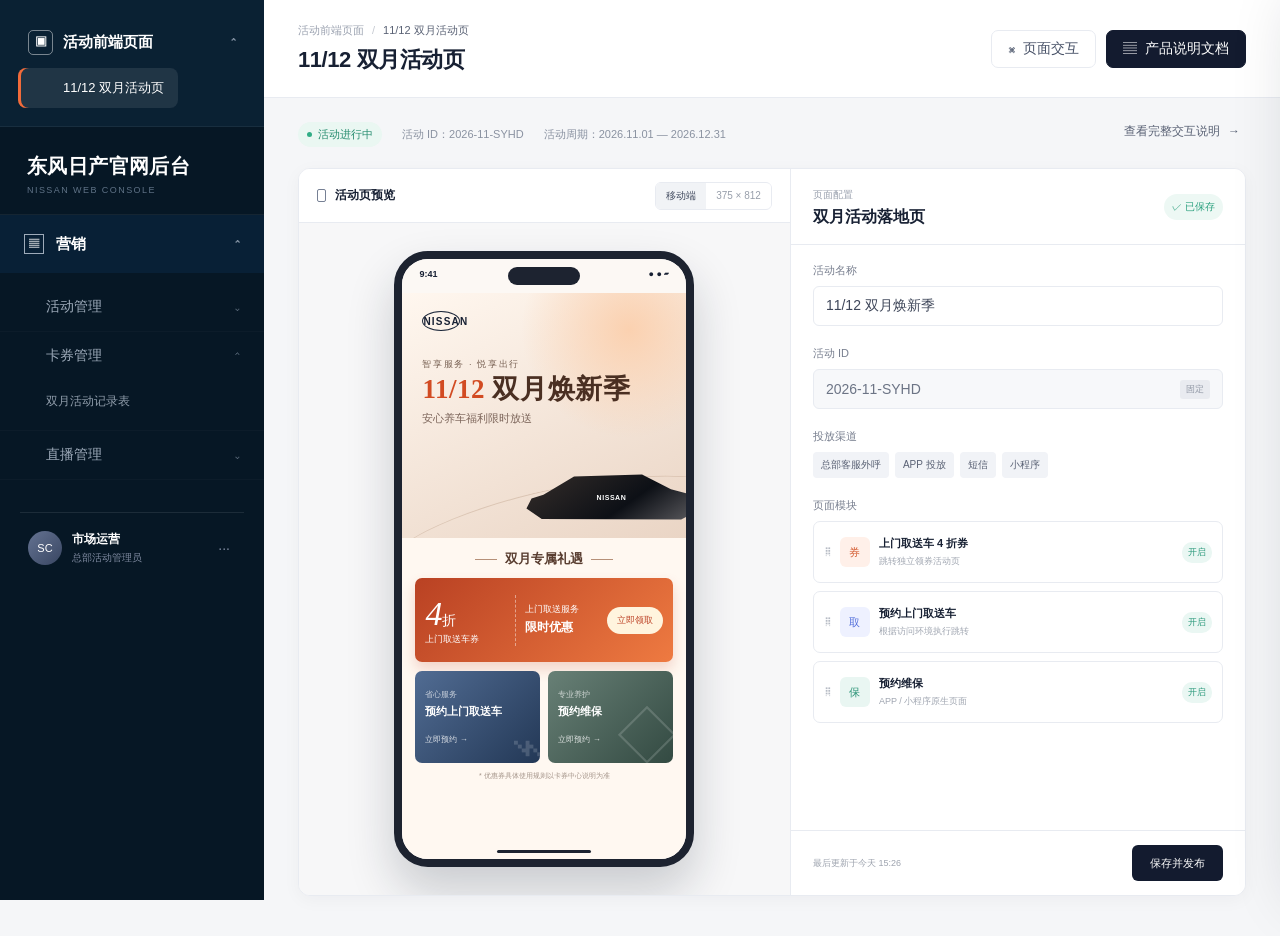
==== commit 96791f2a: "Restructure navigation for 11/12 campaign" ====
--- a/double-month-campaign/index.html
+++ b/double-month-campaign/index.html
@@ -3,35 +3,51 @@
 <head>
   <meta charset="UTF-8" />
   <meta name="viewport" content="width=device-width, initial-scale=1.0" />
-  <meta name="description" content="东风日产 10/11 双月活动运营后台原型" />
-  <title>10/11 双月活动 · 运营工作台</title>
+  <meta name="description" content="东风日产 11/12 双月活动运营后台原型" />
+  <title>11/12 双月活动 · 运营工作台</title>
   <link rel="stylesheet" href="./style.css" />
+  <style>
+    .sidebar{width:264px;padding:0 0 22px;background:#061725;overflow-y:auto}.main-content{margin-left:264px;width:calc(100% - 264px)}
+    .frontend-panel{padding:22px 18px 18px;background:#0a2133;border-bottom:1px solid rgba(255,255,255,.06)}
+    .portal-heading,.nav-group-header,.nav-subgroup-header{width:100%;border:0;background:transparent;color:#fff;display:flex;align-items:center;text-align:left}
+    .portal-heading{height:40px;padding:0 10px;font-size:15px;font-weight:650;gap:10px}.portal-heading .portal-icon{width:25px;height:25px;border:1px solid rgba(255,255,255,.45);border-radius:5px;display:grid;place-items:center;font-size:12px}.portal-heading .chevron,.nav-group-header .chevron,.nav-subgroup-header .chevron{margin-left:auto;color:#8290a2;font-size:12px}
+    .frontend-panel .nav-item{margin-top:6px;padding:11px 14px 11px 45px;color:#aeb9c6;font-size:13px}.frontend-panel .nav-item.active{background:rgba(255,255,255,.09);color:#fff;box-shadow:inset 3px 0 0 var(--orange)}
+    .backend-brand{padding:26px 27px 19px;color:white;font-size:20px;font-weight:750;letter-spacing:.02em;border-bottom:1px solid rgba(255,255,255,.06)}
+    .backend-brand small{display:block;color:#5f7286;font-size:9px;font-weight:500;letter-spacing:.16em;margin-top:5px;text-transform:uppercase}
+    .main-nav{display:block;padding:0}.nav-group-header{height:58px;padding:0 24px;background:#082036;gap:12px;font-size:15px;font-weight:650}.nav-group-header .group-icon{width:20px;height:20px;border:1px solid #9eabba;display:grid;place-items:center;font-size:10px}
+    .nav-level-two{padding:10px 0}.nav-subgroup{border-bottom:1px solid rgba(255,255,255,.025)}.nav-subgroup-header{height:48px;padding:0 24px 0 46px;color:#9eabba;font-size:14px}.nav-subgroup-header:hover{color:#fff;background:rgba(255,255,255,.03)}
+    .nav-grandchildren{padding:2px 14px 9px 34px}.nav-grandchildren .nav-item{width:100%;padding:11px 12px;font-size:12px;color:#909dab;border-radius:5px}.nav-grandchildren .nav-item.active{color:#fff;background:#132b40;box-shadow:inset 3px 0 0 var(--orange)}
+    .sidebar-footer{margin:22px 20px 0;padding-top:18px}.campaign-chip{display:none}
+    @media(max-width:900px){.sidebar{width:220px;padding:0 0 20px}.main-content{margin-left:220px;width:calc(100% - 220px)}.backend-brand{font-size:17px;padding-left:20px}.nav-group-header{padding:0 18px}.nav-subgroup-header{padding-left:38px}.frontend-panel{padding-left:10px;padding-right:10px}.nav-item span:last-child{display:block}.sidebar-footer>div:nth-child(2){display:flex}}
+    @media(max-width:650px){.sidebar{position:fixed;top:0;bottom:0;left:0;right:auto;width:72px;height:100vh;padding:0;display:flex;flex-direction:column}.main-content{margin-left:72px;margin-bottom:0;width:calc(100% - 72px)}.frontend-panel{padding:12px 8px}.portal-heading{justify-content:center;padding:0}.portal-heading>span:not(.portal-icon){display:none}.frontend-panel .nav-item{padding:10px 4px;justify-content:center}.frontend-panel .nav-item span{font-size:0}.frontend-panel .nav-item span:before{content:'11/12';font-size:9px}.backend-brand{font-size:0;padding:15px 8px;text-align:center}.backend-brand:before{content:'NISSAN';font-size:9px}.backend-brand small,.nav-group-header>span:not(.group-icon),.nav-subgroup-header,.sidebar-footer{display:none}.nav-group-header{padding:0;justify-content:center}.nav-level-two{padding:0}.nav-grandchildren{padding:5px}.nav-grandchildren .nav-item{padding:10px 3px;justify-content:center}.nav-grandchildren .nav-item span{font-size:0}.nav-grandchildren .nav-item span:before{content:'记录';font-size:9px}.topbar{padding-left:14px;padding-right:14px}}
+  </style>
 </head>
 <body>
   <div class="app-shell">
     <aside class="sidebar">
-      <div class="brand">
-        <div class="brand-mark">N</div>
-        <div class="brand-copy">
-          <strong>活动中台</strong>
-          <span>Campaign Studio</span>
-        </div>
+      <div class="frontend-panel">
+        <button class="portal-heading" type="button"><span class="portal-icon">▣</span><span>活动前端页面</span><span class="chevron">⌃</span></button>
+        <button class="nav-item active" data-page="campaign"><span>11/12 双月活动页</span></button>
       </div>
 
-      <div class="campaign-chip">
-        <span class="status-dot"></span>
-        <div><small>当前活动</small><strong>2026 双月活动</strong></div>
-      </div>
+      <div class="backend-brand">东风日产官网后台<small>Nissan Web Console</small></div>
 
       <nav class="main-nav" aria-label="主菜单">
-        <button class="nav-item active" data-page="campaign">
-          <span class="nav-icon">◫</span>
-          <span>10/11 双月活动页</span>
-        </button>
-        <button class="nav-item" data-page="records">
-          <span class="nav-icon">≡</span>
-          <span>活动领券记录表</span>
-        </button>
+        <button class="nav-group-header" type="button"><span class="group-icon">▤</span><span>营销</span><span class="chevron">⌃</span></button>
+        <div class="nav-level-two">
+          <div class="nav-subgroup">
+            <button class="nav-subgroup-header" type="button"><span>活动管理</span><span class="chevron">⌄</span></button>
+          </div>
+          <div class="nav-subgroup open">
+            <button class="nav-subgroup-header" type="button"><span>卡券管理</span><span class="chevron">⌃</span></button>
+            <div class="nav-grandchildren">
+              <button class="nav-item" data-page="records"><span>双月活动记录表</span></button>
+            </div>
+          </div>
+          <div class="nav-subgroup">
+            <button class="nav-subgroup-header" type="button"><span>直播管理</span><span class="chevron">⌄</span></button>
+          </div>
+        </div>
       </nav>
 
       <div class="sidebar-footer">
@@ -44,8 +60,8 @@
     <main class="main-content">
       <header class="topbar">
         <div>
-          <div class="breadcrumb"><span>活动管理</span><b>/</b><strong id="breadcrumbTitle">10/11 双月活动页</strong></div>
-          <h1 id="pageTitle">10/11 双月活动</h1>
+          <div class="breadcrumb"><span id="breadcrumbSection">活动前端页面</span><b>/</b><strong id="breadcrumbTitle">11/12 双月活动页</strong></div>
+          <h1 id="pageTitle">11/12 双月活动页</h1>
         </div>
         <div class="top-actions" id="topActions">
           <button class="ghost-button" id="interactionButton"><span>⌘</span> 页面交互</button>
@@ -55,7 +71,7 @@
 
       <section id="campaignPage" class="page active-page">
         <div class="page-meta">
-          <div class="meta-left"><span class="live-tag"><i></i> 活动进行中</span><span>活动 ID：2026-11-SYHD</span><span>活动周期：2026.10.01 — 2026.11.30</span></div>
+          <div class="meta-left"><span class="live-tag"><i></i> 活动进行中</span><span>活动 ID：2026-11-SYHD</span><span>活动周期：2026.11.01 — 2026.12.31</span></div>
           <button class="text-button" id="previewInteraction">查看完整交互说明 <span>→</span></button>
         </div>
 
@@ -72,7 +88,7 @@
                   <div class="mobile-hero">
                     <div class="mobile-brand">NISSAN</div>
                     <p>智享服务 · 悦享出行</p>
-                    <h2><em>10/11</em> 双月焕新季</h2>
+                    <h2><em>11/12</em> 双月焕新季</h2>
                     <div class="hero-subtitle">安心养车福利限时放送</div>
                     <div class="road-line"></div>
                     <div class="car-silhouette">NISSAN</div>
@@ -99,7 +115,7 @@
           <aside class="config-panel">
             <div class="panel-heading"><div><span>页面配置</span><h3>双月活动落地页</h3></div><span class="saved-indicator">✓ 已保存</span></div>
             <div class="config-list">
-              <div class="config-group"><label>活动名称</label><div class="input-like">10/11 双月焕新季</div></div>
+              <div class="config-group"><label>活动名称</label><div class="input-like">11/12 双月焕新季</div></div>
               <div class="config-group"><label>活动 ID</label><div class="input-like disabled">2026-11-SYHD <span>固定</span></div></div>
               <div class="config-group"><label>投放渠道</label><div class="tag-list"><span>总部客服外呼</span><span>APP 投放</span><span>短信</span><span>小程序</span></div></div>
               <div class="config-group"><label>页面模块</label>
@@ -180,14 +196,14 @@
 
   <div class="drawer-overlay" id="drawerOverlay"></div>
   <aside class="document-drawer" id="documentDrawer" aria-hidden="true">
-    <div class="drawer-header"><div><span>PRODUCT SPEC</span><h2>10/11 双月活动产品说明</h2></div><button id="closeDrawer" aria-label="关闭">×</button></div>
+    <div class="drawer-header"><div><span>PRODUCT SPEC</span><h2>11/12 双月活动产品说明</h2></div><button id="closeDrawer" aria-label="关闭">×</button></div>
     <div class="drawer-body">
-      <div class="doc-meta"><span>版本 V1.0</span><span>最后更新 2026.09.18</span><span class="reviewed">✓ 已评审</span></div>
+      <div class="doc-meta"><span>版本 V1.0</span><span>最后更新 2026.10.21 14:21:58 CST</span><span class="pending-review">◷ 待评审</span></div>
       <nav class="doc-toc"><a href="#doc-bg">项目背景</a><a href="#doc-goal">产品目标</a><a href="#doc-rule">活动规则</a><a href="#doc-data">数据口径</a><a href="#doc-event">埋点说明</a></nav>
       <article class="doc-content">
-        <section id="doc-bg"><h3><span>01</span> 项目背景</h3><p>面向东风日产车主开展 10/11 双月售后服务活动，通过多渠道触达，为用户提供上门取送车与预约维保服务，提升售后预约转化。</p></section>
+        <section id="doc-bg"><h3><span>01</span> 项目背景</h3><p>面向东风日产车主开展 11/12 双月售后服务活动，通过多渠道触达，为用户提供上门取送车与预约维保服务，提升售后预约转化。</p></section>
         <section id="doc-goal"><h3><span>02</span> 产品目标</h3><div class="goal-grid"><div><strong>提升触达</strong><p>统一承接外呼、APP、短信与小程序流量</p></div><div><strong>促进转化</strong><p>以 4 折服务券降低预约决策门槛</p></div><div><strong>完整归因</strong><p>贯通访问、领券、预约、核销数据</p></div></div></section>
-        <section id="doc-rule"><h3><span>03</span> 活动规则</h3><ol><li><b>活动时间</b><p>2026 年 10 月 1 日 00:00 至 11 月 30 日 23:59。</p></li><li><b>参与用户</b><p>已完成 oneID 登录且绑定东风日产车辆的用户。</p></li><li><b>优惠内容</b><p>每位用户限领 1 张上门取送车 4 折券，券的有效期与适用门店以卡券中心为准。</p></li><li><b>预约入口</b><p>APP 内调用原生预约页，小程序内进入小程序预约页，其他环境引导下载或打开 APP。</p></li></ol></section>
+        <section id="doc-rule"><h3><span>03</span> 活动规则</h3><ol><li><b>活动时间</b><p>2026 年 11 月 1 日至 12 月 31 日。</p></li><li><b>参与用户</b><p>已完成 oneID 登录且绑定东风日产车辆的用户。</p></li><li><b>优惠内容</b><p>每位用户限领 2 张上门取送车 4 折券（包含原活动页领取的），券的有效期与适用门店以卡券中心为准。</p></li><li><b>预约入口</b><p>APP 内调用原生预约页；小程序内进入小程序预约页；其他环境预约维保时唤起微信小程序，上门取送车仍引导用户前往 APP。</p></li></ol></section>
         <section id="doc-data"><h3><span>04</span> 数据口径</h3><table class="doc-table"><tr><th>指标</th><th>统计口径</th></tr><tr><td>页面浏览数</td><td>活动页面曝光事件总次数（PV），按 source_channel 区分渠道</td></tr><tr><td>页面浏览人数</td><td>活动页面曝光事件按 oneID 去重（UV）</td></tr><tr><td>活动引流领券数</td><td>由本活动进入独立领券页并领取成功的卡券数</td></tr><tr><td>取送车提交预约数</td><td>来源为本活动且提交成功的上门取送车订单数</td></tr><tr><td>维保预约数</td><td>来源为本活动且提交成功的维保预约单数</td></tr></table></section>
         <section id="doc-event"><h3><span>05</span> 核心埋点</h3><div class="event-code"><code>syhd_page_view</code><span>活动页浏览</span></div><div class="event-code"><code>syhd_coupon_click</code><span>4 折券入口点击</span></div><div class="event-code"><code>syhd_pickup_submit</code><span>取送车预约提交</span></div><div class="event-code"><code>syhd_maintenance_submit</code><span>维保预约提交</span></div></section>
       </article>
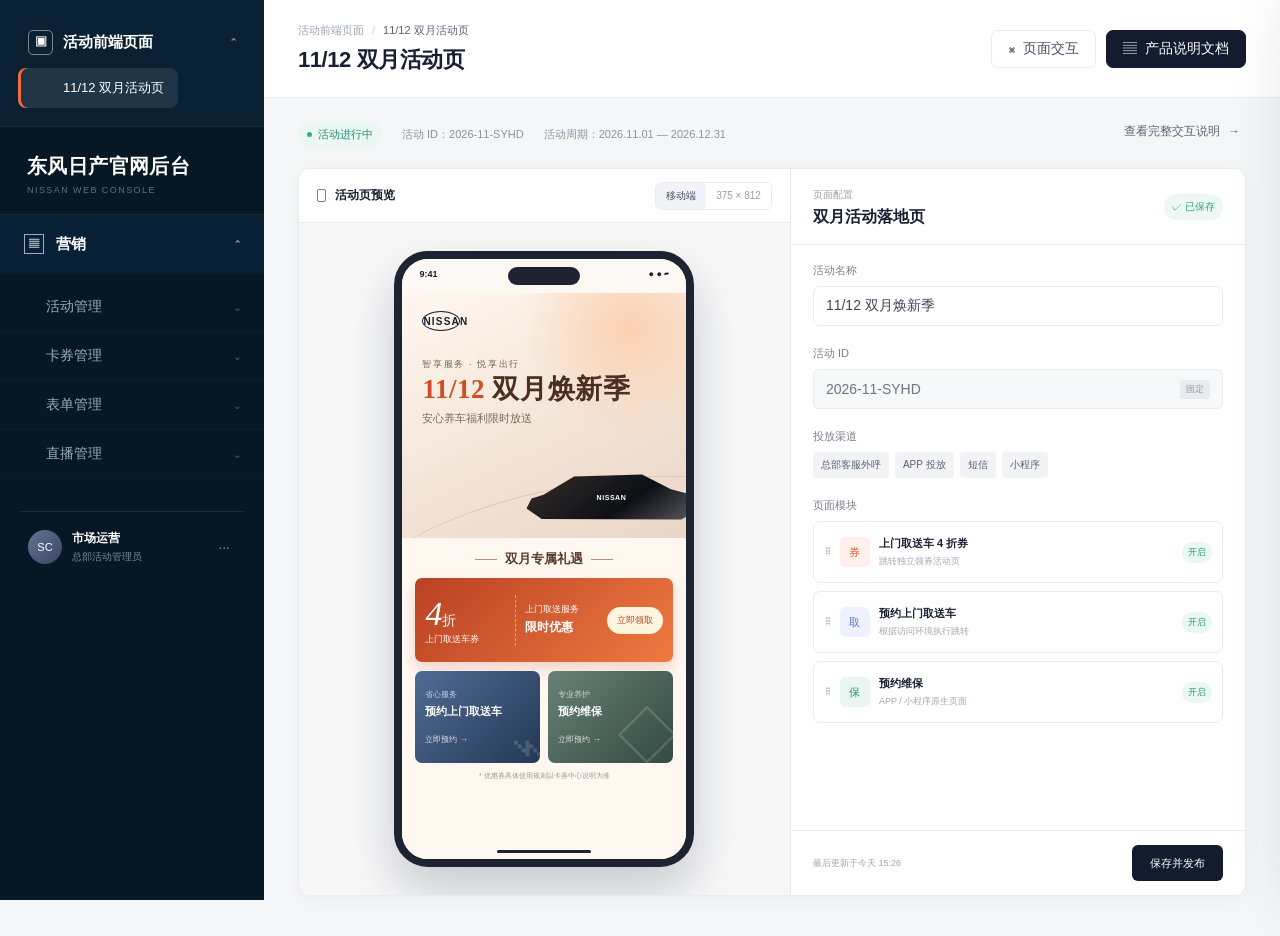
==== commit 9adf8eca: "Move campaign records under form management" ====
--- a/double-month-campaign/index.html
+++ b/double-month-campaign/index.html
@@ -16,7 +16,7 @@
     .backend-brand small{display:block;color:#5f7286;font-size:9px;font-weight:500;letter-spacing:.16em;margin-top:5px;text-transform:uppercase}
     .main-nav{display:block;padding:0}.nav-group-header{height:58px;padding:0 24px;background:#082036;gap:12px;font-size:15px;font-weight:650}.nav-group-header .group-icon{width:20px;height:20px;border:1px solid #9eabba;display:grid;place-items:center;font-size:10px}
     .nav-level-two{padding:10px 0}.nav-subgroup{border-bottom:1px solid rgba(255,255,255,.025)}.nav-subgroup-header{height:48px;padding:0 24px 0 46px;color:#9eabba;font-size:14px}.nav-subgroup-header:hover{color:#fff;background:rgba(255,255,255,.03)}
-    .nav-grandchildren{padding:2px 14px 9px 34px}.nav-grandchildren .nav-item{width:100%;padding:11px 12px;font-size:12px;color:#909dab;border-radius:5px}.nav-grandchildren .nav-item.active{color:#fff;background:#132b40;box-shadow:inset 3px 0 0 var(--orange)}
+    .nav-grandchildren{padding:2px 14px 9px 34px}.nav-subgroup:not(.open) .nav-grandchildren{display:none}.nav-grandchildren .nav-item{width:100%;padding:11px 12px;font-size:12px;color:#909dab;border-radius:5px}.nav-grandchildren .nav-item.active{color:#fff;background:#132b40;box-shadow:inset 3px 0 0 var(--orange)}
     .sidebar-footer{margin:22px 20px 0;padding-top:18px}.campaign-chip{display:none}
     @media(max-width:900px){.sidebar{width:220px;padding:0 0 20px}.main-content{margin-left:220px;width:calc(100% - 220px)}.backend-brand{font-size:17px;padding-left:20px}.nav-group-header{padding:0 18px}.nav-subgroup-header{padding-left:38px}.frontend-panel{padding-left:10px;padding-right:10px}.nav-item span:last-child{display:block}.sidebar-footer>div:nth-child(2){display:flex}}
     @media(max-width:650px){.sidebar{position:fixed;top:0;bottom:0;left:0;right:auto;width:72px;height:100vh;padding:0;display:flex;flex-direction:column}.main-content{margin-left:72px;margin-bottom:0;width:calc(100% - 72px)}.frontend-panel{padding:12px 8px}.portal-heading{justify-content:center;padding:0}.portal-heading>span:not(.portal-icon){display:none}.frontend-panel .nav-item{padding:10px 4px;justify-content:center}.frontend-panel .nav-item span{font-size:0}.frontend-panel .nav-item span:before{content:'11/12';font-size:9px}.backend-brand{font-size:0;padding:15px 8px;text-align:center}.backend-brand:before{content:'NISSAN';font-size:9px}.backend-brand small,.nav-group-header>span:not(.group-icon),.nav-subgroup-header,.sidebar-footer{display:none}.nav-group-header{padding:0;justify-content:center}.nav-level-two{padding:0}.nav-grandchildren{padding:5px}.nav-grandchildren .nav-item{padding:10px 3px;justify-content:center}.nav-grandchildren .nav-item span{font-size:0}.nav-grandchildren .nav-item span:before{content:'记录';font-size:9px}.topbar{padding-left:14px;padding-right:14px}}
@@ -38,8 +38,11 @@
           <div class="nav-subgroup">
             <button class="nav-subgroup-header" type="button"><span>活动管理</span><span class="chevron">⌄</span></button>
           </div>
-          <div class="nav-subgroup open">
-            <button class="nav-subgroup-header" type="button"><span>卡券管理</span><span class="chevron">⌃</span></button>
+          <div class="nav-subgroup">
+            <button class="nav-subgroup-header" type="button"><span>卡券管理</span><span class="chevron">⌄</span></button>
+          </div>
+          <div class="nav-subgroup">
+            <button class="nav-subgroup-header" type="button"><span>表单管理</span><span class="chevron">⌄</span></button>
             <div class="nav-grandchildren">
               <button class="nav-item" data-page="records"><span>双月活动记录表</span></button>
             </div>
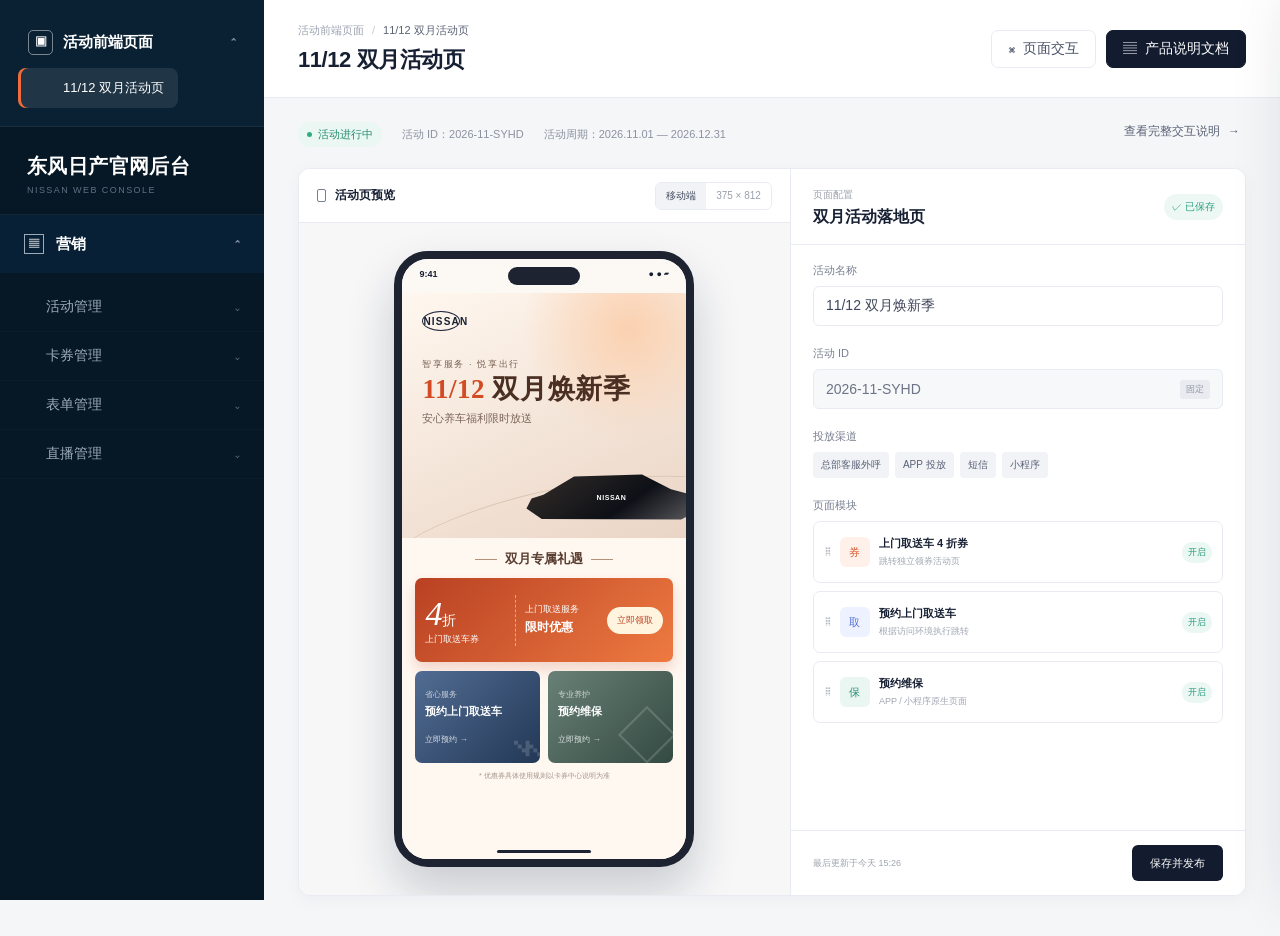
==== commit 9791bd9c: "Remove sidebar user profile block" ====
--- a/double-month-campaign/index.html
+++ b/double-month-campaign/index.html
@@ -17,7 +17,7 @@
     .main-nav{display:block;padding:0}.nav-group-header{height:58px;padding:0 24px;background:#082036;gap:12px;font-size:15px;font-weight:650}.nav-group-header .group-icon{width:20px;height:20px;border:1px solid #9eabba;display:grid;place-items:center;font-size:10px}
     .nav-level-two{padding:10px 0}.nav-subgroup{border-bottom:1px solid rgba(255,255,255,.025)}.nav-subgroup-header{height:48px;padding:0 24px 0 46px;color:#9eabba;font-size:14px}.nav-subgroup-header:hover{color:#fff;background:rgba(255,255,255,.03)}
     .nav-grandchildren{padding:2px 14px 9px 34px}.nav-subgroup:not(.open) .nav-grandchildren{display:none}.nav-grandchildren .nav-item{width:100%;padding:11px 12px;font-size:12px;color:#909dab;border-radius:5px}.nav-grandchildren .nav-item.active{color:#fff;background:#132b40;box-shadow:inset 3px 0 0 var(--orange)}
-    .sidebar-footer{margin:22px 20px 0;padding-top:18px}.campaign-chip{display:none}
+    .sidebar-footer{margin:22px 20px 0;padding-top:18px}.campaign-chip{display:none}.doc-view{display:none}.doc-view.active{display:block}
     @media(max-width:900px){.sidebar{width:220px;padding:0 0 20px}.main-content{margin-left:220px;width:calc(100% - 220px)}.backend-brand{font-size:17px;padding-left:20px}.nav-group-header{padding:0 18px}.nav-subgroup-header{padding-left:38px}.frontend-panel{padding-left:10px;padding-right:10px}.nav-item span:last-child{display:block}.sidebar-footer>div:nth-child(2){display:flex}}
     @media(max-width:650px){.sidebar{position:fixed;top:0;bottom:0;left:0;right:auto;width:72px;height:100vh;padding:0;display:flex;flex-direction:column}.main-content{margin-left:72px;margin-bottom:0;width:calc(100% - 72px)}.frontend-panel{padding:12px 8px}.portal-heading{justify-content:center;padding:0}.portal-heading>span:not(.portal-icon){display:none}.frontend-panel .nav-item{padding:10px 4px;justify-content:center}.frontend-panel .nav-item span{font-size:0}.frontend-panel .nav-item span:before{content:'11/12';font-size:9px}.backend-brand{font-size:0;padding:15px 8px;text-align:center}.backend-brand:before{content:'NISSAN';font-size:9px}.backend-brand small,.nav-group-header>span:not(.group-icon),.nav-subgroup-header,.sidebar-footer{display:none}.nav-group-header{padding:0;justify-content:center}.nav-level-two{padding:0}.nav-grandchildren{padding:5px}.nav-grandchildren .nav-item{padding:10px 3px;justify-content:center}.nav-grandchildren .nav-item span{font-size:0}.nav-grandchildren .nav-item span:before{content:'记录';font-size:9px}.topbar{padding-left:14px;padding-right:14px}}
   </style>
@@ -53,11 +53,6 @@
         </div>
       </nav>
 
-      <div class="sidebar-footer">
-        <div class="avatar">SC</div>
-        <div><strong>市场运营</strong><span>总部活动管理员</span></div>
-        <button aria-label="更多">···</button>
-      </div>
     </aside>
 
     <main class="main-content">
@@ -135,7 +130,7 @@
       <section id="recordsPage" class="page">
         <div class="record-toolbar">
           <div><h2>活动数据概览</h2><p>数据每 10 分钟更新 · 最近更新：今天 15:30</p></div>
-          <div class="toolbar-actions"><button class="outline-button">◷ 2026.10.01 — 11.30</button><button class="outline-button" id="exportButton">⇩ 导出数据</button></div>
+          <div class="toolbar-actions"><button class="outline-button">◷ 2026.11.01 — 12.31</button><button class="outline-button" id="exportButton">⇩ 导出数据</button><button class="primary-button" id="recordsDocumentButton"><span>▤</span> 产品说明文档</button></div>
         </div>
 
         <div class="stats-grid">
@@ -199,17 +194,29 @@
 
   <div class="drawer-overlay" id="drawerOverlay"></div>
   <aside class="document-drawer" id="documentDrawer" aria-hidden="true">
-    <div class="drawer-header"><div><span>PRODUCT SPEC</span><h2>11/12 双月活动产品说明</h2></div><button id="closeDrawer" aria-label="关闭">×</button></div>
+    <div class="drawer-header"><div><span>PRODUCT SPEC</span><h2 id="drawerTitle">11/12 双月活动产品说明</h2></div><button id="closeDrawer" aria-label="关闭">×</button></div>
     <div class="drawer-body">
-      <div class="doc-meta"><span>版本 V1.0</span><span>最后更新 2026.10.21 14:21:58 CST</span><span class="pending-review">◷ 待评审</span></div>
-      <nav class="doc-toc"><a href="#doc-bg">项目背景</a><a href="#doc-goal">产品目标</a><a href="#doc-rule">活动规则</a><a href="#doc-data">数据口径</a><a href="#doc-event">埋点说明</a></nav>
-      <article class="doc-content">
-        <section id="doc-bg"><h3><span>01</span> 项目背景</h3><p>面向东风日产车主开展 11/12 双月售后服务活动，通过多渠道触达，为用户提供上门取送车与预约维保服务，提升售后预约转化。</p></section>
-        <section id="doc-goal"><h3><span>02</span> 产品目标</h3><div class="goal-grid"><div><strong>提升触达</strong><p>统一承接外呼、APP、短信与小程序流量</p></div><div><strong>促进转化</strong><p>以 4 折服务券降低预约决策门槛</p></div><div><strong>完整归因</strong><p>贯通访问、领券、预约、核销数据</p></div></div></section>
-        <section id="doc-rule"><h3><span>03</span> 活动规则</h3><ol><li><b>活动时间</b><p>2026 年 11 月 1 日至 12 月 31 日。</p></li><li><b>参与用户</b><p>已完成 oneID 登录且绑定东风日产车辆的用户。</p></li><li><b>优惠内容</b><p>每位用户限领 2 张上门取送车 4 折券（包含原活动页领取的），券的有效期与适用门店以卡券中心为准。</p></li><li><b>预约入口</b><p>APP 内调用原生预约页；小程序内进入小程序预约页；其他环境预约维保时唤起微信小程序，上门取送车仍引导用户前往 APP。</p></li></ol></section>
-        <section id="doc-data"><h3><span>04</span> 数据口径</h3><table class="doc-table"><tr><th>指标</th><th>统计口径</th></tr><tr><td>页面浏览数</td><td>活动页面曝光事件总次数（PV），按 source_channel 区分渠道</td></tr><tr><td>页面浏览人数</td><td>活动页面曝光事件按 oneID 去重（UV）</td></tr><tr><td>活动引流领券数</td><td>由本活动进入独立领券页并领取成功的卡券数</td></tr><tr><td>取送车提交预约数</td><td>来源为本活动且提交成功的上门取送车订单数</td></tr><tr><td>维保预约数</td><td>来源为本活动且提交成功的维保预约单数</td></tr></table></section>
-        <section id="doc-event"><h3><span>05</span> 核心埋点</h3><div class="event-code"><code>syhd_page_view</code><span>活动页浏览</span></div><div class="event-code"><code>syhd_coupon_click</code><span>4 折券入口点击</span></div><div class="event-code"><code>syhd_pickup_submit</code><span>取送车预约提交</span></div><div class="event-code"><code>syhd_maintenance_submit</code><span>维保预约提交</span></div></section>
-      </article>
+      <div class="doc-view active" id="campaignDocView">
+        <div class="doc-meta"><span>版本 V1.0</span><span>最后更新 2026.10.21 14:21:58 CST</span><span class="pending-review">◷ 待评审</span></div>
+        <nav class="doc-toc"><a href="#doc-bg">项目背景</a><a href="#doc-goal">产品目标</a><a href="#doc-rule">活动规则</a><a href="#doc-data">数据口径</a><a href="#doc-event">埋点说明</a></nav>
+        <article class="doc-content">
+          <section id="doc-bg"><h3><span>01</span> 项目背景</h3><p>面向东风日产车主开展 11/12 双月售后服务活动，通过多渠道触达，为用户提供上门取送车与预约维保服务，提升售后预约转化。</p></section>
+          <section id="doc-goal"><h3><span>02</span> 产品目标</h3><div class="goal-grid"><div><strong>提升触达</strong><p>统一承接外呼、APP、短信与小程序流量</p></div><div><strong>促进转化</strong><p>以 4 折服务券降低预约决策门槛</p></div><div><strong>完整归因</strong><p>贯通访问、领券、预约、核销数据</p></div></div></section>
+          <section id="doc-rule"><h3><span>03</span> 活动规则</h3><ol><li><b>活动时间</b><p>2026 年 11 月 1 日至 12 月 31 日。</p></li><li><b>参与用户</b><p>已完成 oneID 登录且绑定东风日产车辆的用户。</p></li><li><b>优惠内容</b><p>每位用户限领 2 张上门取送车 4 折券（包含原活动页领取的），券的有效期与适用门店以卡券中心为准。</p></li><li><b>预约入口</b><p>APP 内调用原生预约页；小程序内进入小程序预约页；其他环境预约维保时唤起微信小程序，上门取送车仍引导用户前往 APP。</p></li></ol></section>
+          <section id="doc-data"><h3><span>04</span> 数据口径</h3><table class="doc-table"><tr><th>指标</th><th>统计口径</th></tr><tr><td>页面浏览数</td><td>活动页面曝光事件总次数（PV），按 source_channel 区分渠道</td></tr><tr><td>页面浏览人数</td><td>活动页面曝光事件按 oneID 去重（UV）</td></tr><tr><td>活动引流领券数</td><td>由本活动进入独立领券页并领取成功的卡券数</td></tr><tr><td>取送车提交预约数</td><td>来源为本活动且提交成功的上门取送车订单数</td></tr><tr><td>维保预约数</td><td>来源为本活动且提交成功的维保预约单数</td></tr></table></section>
+          <section id="doc-event"><h3><span>05</span> 核心埋点</h3><div class="event-code"><code>syhd_page_view</code><span>活动页浏览</span></div><div class="event-code"><code>syhd_coupon_click</code><span>4 折券入口点击</span></div><div class="event-code"><code>syhd_pickup_submit</code><span>取送车预约提交</span></div><div class="event-code"><code>syhd_maintenance_submit</code><span>维保预约提交</span></div></section>
+        </article>
+      </div>
+      <div class="doc-view" id="recordsDocView">
+        <div class="doc-meta"><span>版本 V1.0</span><span>最后更新 2026.10.23</span><span class="pending-review">◷ 待评审</span></div>
+        <nav class="doc-toc"><a href="#record-purpose">页面定位</a><a href="#record-metrics">统计口径</a><a href="#record-fields">字段说明</a><a href="#record-rules">数据规则</a></nav>
+        <article class="doc-content">
+          <section id="record-purpose"><h3><span>01</span> 页面定位</h3><p>双月活动记录表用于活动运营人员查看 11/12 双月活动的访问、领券、预约及核销数据，支持从渠道整体表现下钻至单个 oneID 的卡券流转明细。</p><div class="goal-grid"><div><strong>活动监控</strong><p>集中查看流量、领券与预约转化</p></div><div><strong>用户追踪</strong><p>通过 oneID 追踪单用户卡券状态</p></div><div><strong>运营复盘</strong><p>按渠道评估活动投放效果</p></div></div></section>
+          <section id="record-metrics"><h3><span>02</span> 数据统计口径</h3><table class="doc-table"><tr><th>指标</th><th>定义</th></tr><tr><td>页面浏览数</td><td>活动页面曝光事件总次数（PV），包含总部客服外呼、APP 投放、短信、小程序四个渠道</td></tr><tr><td>页面浏览人数</td><td>活动页面曝光用户按 oneID 去重后的用户数（UV）</td></tr><tr><td>活动引流领券数</td><td>从本活动进入领券页且领取成功的卡券数量</td></tr><tr><td>取送车提交预约数</td><td>来源为本活动且已成功提交的上门取送车预约单数</td></tr><tr><td>维保预约数</td><td>来源为本活动且已成功提交的维保预约单数</td></tr></table></section>
+          <section id="record-fields"><h3><span>03</span> 明细字段说明</h3><table class="doc-table"><tr><th>字段</th><th>说明</th></tr><tr><td>活动 ID</td><td>固定为 2026-11-SYHD</td></tr><tr><td>oneID</td><td>参与活动用户的统一身份标识</td></tr><tr><td>卡券 ID</td><td>用户领取卡券的唯一编号</td></tr><tr><td>参与活动时间</td><td>用户在活动页点击领取上门取送车 4 折券的时间</td></tr><tr><td>领取卡券时间</td><td>用户在卡券中心完成领券的时间</td></tr><tr><td>核销时间</td><td>卡券在卡券中心完成核销的时间；未核销时显示“—”</td></tr><tr><td>状态</td><td>待领取、已领取或已核销</td></tr></table></section>
+          <section id="record-rules"><h3><span>04</span> 数据与操作规则</h3><ol><li><b>刷新频率</b><p>统计与明细数据每 10 分钟同步一次，页面显示最近更新时间。</p></li><li><b>时间标准</b><p>所有时间均采用中国标准时间（CST，UTC+8）。</p></li><li><b>搜索规则</b><p>支持使用完整或部分 oneID、卡券 ID 查询当前活动记录。</p></li><li><b>导出规则</b><p>导出当前活动周期内的数据，字段顺序与页面明细表保持一致。</p></li></ol></section>
+        </article>
+      </div>
     </div>
   </aside>
 
